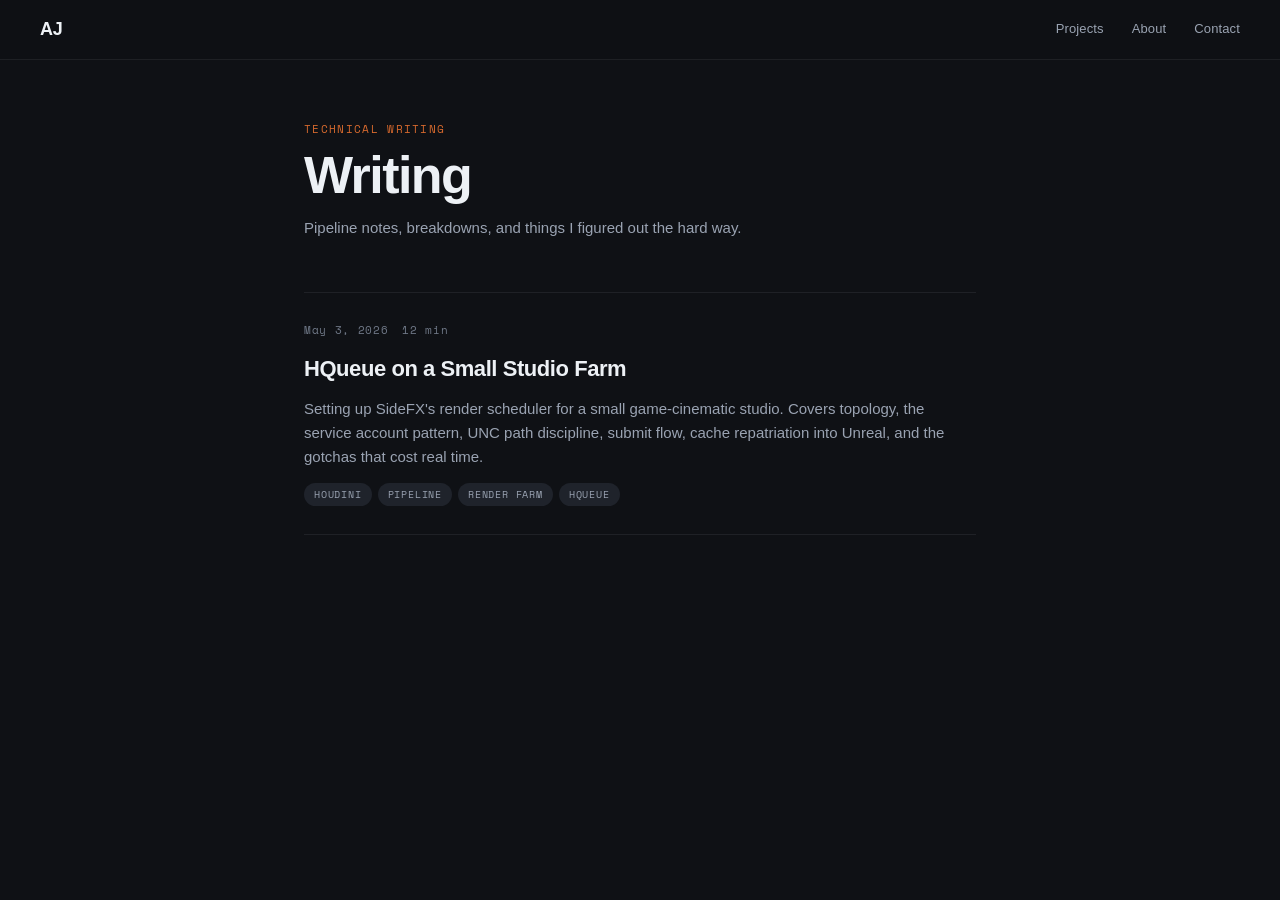
==== blog/index.html @ e4fa2d75 "Add blog infrastructure and HQueue farm setup post - blog/index.html — post listing page - blog/post" ====
<!DOCTYPE html>
<html lang="en">
<head>
  <meta charset="UTF-8" />
  <meta name="viewport" content="width=device-width, initial-scale=1.0" />
  <title>Writing — Alexander Jarosch</title>
  <meta name="description" content="Technical breakdowns and pipeline notes by Alexander Jarosch, Lead FX TD." />
  <link href="https://api.fontshare.com/v2/css?f[]=cabinet-grotesk@400,500,700,800&f[]=satoshi@400,500,700&display=swap" rel="stylesheet" />
  <link rel="preconnect" href="https://fonts.googleapis.com" />
  <link rel="preconnect" href="https://fonts.gstatic.com" crossorigin />
  <link href="https://fonts.googleapis.com/css2?family=Space+Mono:wght@400;700&display=swap" rel="stylesheet" />
  <link rel="stylesheet" href="../css/blog.css" />
</head>
<body>

  <nav class="blog-nav">
    <a href="../index.html" class="blog-nav-logo">AJ</a>
    <div class="blog-nav-links">
      <a href="../index.html#projects" class="blog-nav-link">Projects</a>
      <a href="../index.html#about"    class="blog-nav-link">About</a>
      <a href="../index.html#contact"  class="blog-nav-link">Contact</a>
    </div>
  </nav>

  <div class="blog-wrap">

    <header class="blog-page-header">
      <p class="blog-page-label">Technical Writing</p>
      <h1 class="blog-page-title">Writing</h1>
      <p class="blog-page-sub">Pipeline notes, breakdowns, and things I figured out the hard way.</p>
    </header>

    <div class="post-list" id="postList"></div>

  </div>

  <script src="../js/posts.js"></script>
  <script>
    const list = document.getElementById('postList');

    if (!POSTS || POSTS.length === 0) {
      list.innerHTML = '<p style="color:var(--faint); padding: 40px 0;">No posts yet.</p>';
    } else {
      POSTS.forEach(post => {
        const date = new Date(post.date).toLocaleDateString('en-US', { year: 'numeric', month: 'long', day: 'numeric' });
        const tags = (post.tags || []).map(t => `<span class="post-tag">${t}</span>`).join('');

        list.innerHTML += `
          <a class="post-card" href="post.html?slug=${post.slug}">
            <div class="post-card-meta">
              <span class="post-card-date">${date}</span>
              <span class="post-card-read">${post.readTime || ''}</span>
            </div>
            <h2 class="post-card-title">${post.title}</h2>
            <p class="post-card-excerpt">${post.excerpt}</p>
            <div class="post-tags">${tags}</div>
          </a>`;
      });
    }
  </script>

</body>
</html>
---- css/blog.css ----
/* ═══════════════════════════════════════════════
   BLOG — shared styles for index and post pages
═══════════════════════════════════════════════ */

:root {
  --bg:           #0f1115;
  --surface:      #171a20;
  --surface-2:    #1f232b;
  --border:       rgba(237,241,245,.11);
  --divider:      rgba(237,241,245,.07);
  --text:         #edf1f5;
  --muted:        #9aa3b2;
  --faint:        #6f7887;
  --accent:       #d86a2e;
  --accent-hover: #f07a37;
  --font-display: 'Cabinet Grotesk', sans-serif;
  --font-body:    'Satoshi', sans-serif;
  --font-mono:    'Space Mono', monospace;
  --code-bg:      #11161e;
  --radius:       8px;
}

*, *::before, *::after { box-sizing: border-box; margin: 0; padding: 0; }

html { font-size: 16px; -webkit-font-smoothing: antialiased; }

body {
  background: var(--bg);
  color: var(--text);
  font-family: var(--font-body);
  font-size: 16px;
  line-height: 1.7;
}

a { color: var(--accent); text-decoration: none; }
a:hover { color: var(--accent-hover); text-decoration: underline; }

/* ── Nav ───────────────────────────────────── */
.blog-nav {
  position: sticky;
  top: 0;
  z-index: 100;
  display: flex;
  align-items: center;
  justify-content: space-between;
  padding: 0 40px;
  height: 60px;
  background: rgba(15,17,21,.85);
  backdrop-filter: blur(12px);
  border-bottom: 1px solid var(--divider);
}

.blog-nav-logo {
  font-family: var(--font-display);
  font-weight: 800;
  font-size: 18px;
  color: var(--text);
  letter-spacing: -0.02em;
  text-decoration: none;
}
.blog-nav-logo:hover { color: var(--accent); text-decoration: none; }

.blog-nav-links {
  display: flex;
  align-items: center;
  gap: 28px;
}

.blog-nav-link {
  font-size: 13px;
  color: var(--muted);
  text-decoration: none;
  letter-spacing: 0.01em;
}
.blog-nav-link:hover { color: var(--text); text-decoration: none; }

/* ── Page wrapper ──────────────────────────── */
.blog-wrap {
  max-width: 720px;
  margin: 0 auto;
  padding: 60px 24px 120px;
}

.blog-wrap-wide {
  max-width: 1000px;
  margin: 0 auto;
  padding: 60px 24px 120px;
}

/* ── Listing page ──────────────────────────── */
.blog-page-header {
  margin-bottom: 52px;
}

.blog-page-label {
  font-family: var(--font-mono);
  font-size: 11px;
  letter-spacing: 0.12em;
  text-transform: uppercase;
  color: var(--accent);
  margin-bottom: 10px;
}

.blog-page-title {
  font-family: var(--font-display);
  font-size: clamp(32px, 5vw, 52px);
  font-weight: 800;
  letter-spacing: -0.03em;
  line-height: 1;
  color: var(--text);
}

.blog-page-sub {
  margin-top: 14px;
  color: var(--muted);
  font-size: 15px;
  max-width: 500px;
}

.post-list {
  display: flex;
  flex-direction: column;
  gap: 2px;
}

.post-card {
  display: block;
  padding: 28px 0;
  border-bottom: 1px solid var(--divider);
  text-decoration: none;
  color: var(--text);
  transition: 120ms;
}
.post-card:first-child { border-top: 1px solid var(--divider); }
.post-card:hover { text-decoration: none; }
.post-card:hover .post-card-title { color: var(--accent); }

.post-card-meta {
  display: flex;
  align-items: center;
  gap: 14px;
  margin-bottom: 10px;
}

.post-card-date {
  font-family: var(--font-mono);
  font-size: 11px;
  color: var(--faint);
  letter-spacing: 0.06em;
}

.post-card-read {
  font-family: var(--font-mono);
  font-size: 11px;
  color: var(--faint);
  letter-spacing: 0.06em;
}

.post-card-title {
  font-family: var(--font-display);
  font-size: 22px;
  font-weight: 700;
  letter-spacing: -0.02em;
  margin-bottom: 10px;
  transition: color 120ms;
}

.post-card-excerpt {
  color: var(--muted);
  font-size: 15px;
  line-height: 1.6;
  margin-bottom: 14px;
}

.post-tags {
  display: flex;
  flex-wrap: wrap;
  gap: 6px;
}

.post-tag {
  font-family: var(--font-mono);
  font-size: 10px;
  letter-spacing: 0.08em;
  text-transform: uppercase;
  padding: 3px 10px;
  border-radius: 20px;
  background: var(--surface-2);
  color: var(--muted);
}

/* ── Post page ─────────────────────────────── */
.post-header {
  margin-bottom: 52px;
  padding-bottom: 36px;
  border-bottom: 1px solid var(--divider);
}

.post-back {
  display: inline-flex;
  align-items: center;
  gap: 6px;
  font-family: var(--font-mono);
  font-size: 11px;
  letter-spacing: 0.08em;
  text-transform: uppercase;
  color: var(--faint);
  text-decoration: none;
  margin-bottom: 32px;
}
.post-back:hover { color: var(--accent); text-decoration: none; }

.post-title {
  font-family: var(--font-display);
  font-size: clamp(28px, 4vw, 44px);
  font-weight: 800;
  letter-spacing: -0.03em;
  line-height: 1.1;
  color: var(--text);
  margin-bottom: 20px;
}

.post-meta {
  display: flex;
  align-items: center;
  gap: 16px;
  flex-wrap: wrap;
}

.post-meta-item {
  font-family: var(--font-mono);
  font-size: 11px;
  letter-spacing: 0.06em;
  color: var(--faint);
}

.post-meta-sep {
  color: var(--divider);
}

/* ── Article content ───────────────────────── */
.post-content h2 {
  font-family: var(--font-display);
  font-size: 24px;
  font-weight: 700;
  letter-spacing: -0.02em;
  color: var(--text);
  margin: 52px 0 16px;
  padding-bottom: 10px;
  border-bottom: 1px solid var(--divider);
}

.post-content h3 {
  font-family: var(--font-display);
  font-size: 18px;
  font-weight: 700;
  color: var(--text);
  margin: 32px 0 12px;
}

.post-content h4 {
  font-family: var(--font-mono);
  font-size: 11px;
  font-weight: 700;
  letter-spacing: 0.1em;
  text-transform: uppercase;
  color: var(--accent);
  margin: 24px 0 8px;
}

.post-content p {
  color: var(--muted);
  margin-bottom: 18px;
  font-size: 16px;
  line-height: 1.75;
}

.post-content p strong {
  color: var(--text);
  font-weight: 600;
}

.post-content ul,
.post-content ol {
  padding-left: 24px;
  margin-bottom: 18px;
  color: var(--muted);
}

.post-content li {
  margin-bottom: 6px;
  font-size: 16px;
  line-height: 1.7;
}

.post-content li strong { color: var(--text); }

.post-content code {
  font-family: var(--font-mono);
  font-size: 13px;
  background: var(--code-bg);
  color: #e2c98a;
  padding: 2px 7px;
  border-radius: 4px;
  border: 1px solid var(--border);
}

.post-content pre {
  background: var(--code-bg);
  border: 1px solid var(--border);
  border-radius: var(--radius);
  padding: 18px 20px;
  overflow-x: auto;
  margin-bottom: 24px;
}

.post-content pre code {
  background: none;
  border: none;
  padding: 0;
  font-size: 13px;
  color: var(--muted);
  line-height: 1.65;
}

.post-content table {
  width: 100%;
  border-collapse: collapse;
  margin-bottom: 24px;
  font-size: 14px;
  background: var(--surface);
  border-radius: var(--radius);
  overflow: hidden;
  border: 1px solid var(--border);
}

.post-content th {
  background: var(--surface-2);
  font-family: var(--font-mono);
  font-size: 10px;
  letter-spacing: 0.1em;
  text-transform: uppercase;
  color: var(--faint);
  padding: 10px 14px;
  text-align: left;
  border-bottom: 1px solid var(--border);
}

.post-content td {
  padding: 10px 14px;
  border-bottom: 1px solid var(--divider);
  color: var(--muted);
  vertical-align: top;
}

.post-content tr:last-child td { border-bottom: none; }

.post-content hr {
  border: none;
  border-top: 1px solid var(--divider);
  margin: 48px 0;
}

.post-content blockquote {
  border-left: 3px solid var(--accent);
  padding: 12px 18px;
  margin: 24px 0;
  color: var(--muted);
  font-style: italic;
}

/* ── Callouts ──────────────────────────────── */
.callout {
  background: var(--surface-2);
  border-left: 3px solid var(--accent);
  border-radius: 0 var(--radius) var(--radius) 0;
  padding: 14px 18px;
  margin: 24px 0;
  font-size: 14px;
  color: var(--muted);
  line-height: 1.6;
}
.callout.info  { border-left-color: #5fa8ff; }
.callout.ok    { border-left-color: #79c879; }
.callout.warn  { border-left-color: var(--accent); }
.callout strong { color: var(--text); }

/* ── Diagrams ──────────────────────────────── */
.diagram {
  background: var(--surface);
  border: 1px solid var(--border);
  border-radius: var(--radius);
  padding: 24px;
  margin: 28px 0;
  overflow-x: auto;
}

.diagram svg { width: 100%; height: auto; display: block; }

.diagram-legend {
  display: flex;
  flex-wrap: wrap;
  gap: 16px;
  margin-top: 16px;
  padding-top: 16px;
  border-top: 1px solid var(--divider);
  font-size: 12px;
  color: var(--muted);
}

.legend-swatch {
  display: inline-block;
  width: 12px;
  height: 12px;
  border-radius: 3px;
  margin-right: 5px;
  vertical-align: -1px;
}

.legend-line {
  display: inline-block;
  width: 22px;
  height: 0;
  border-top: 2px dashed;
  margin-right: 6px;
  vertical-align: 4px;
}

/* ── Empty state ───────────────────────────── */
.post-not-found {
  text-align: center;
  padding: 80px 0;
  color: var(--faint);
}

.post-not-found a { color: var(--accent); }
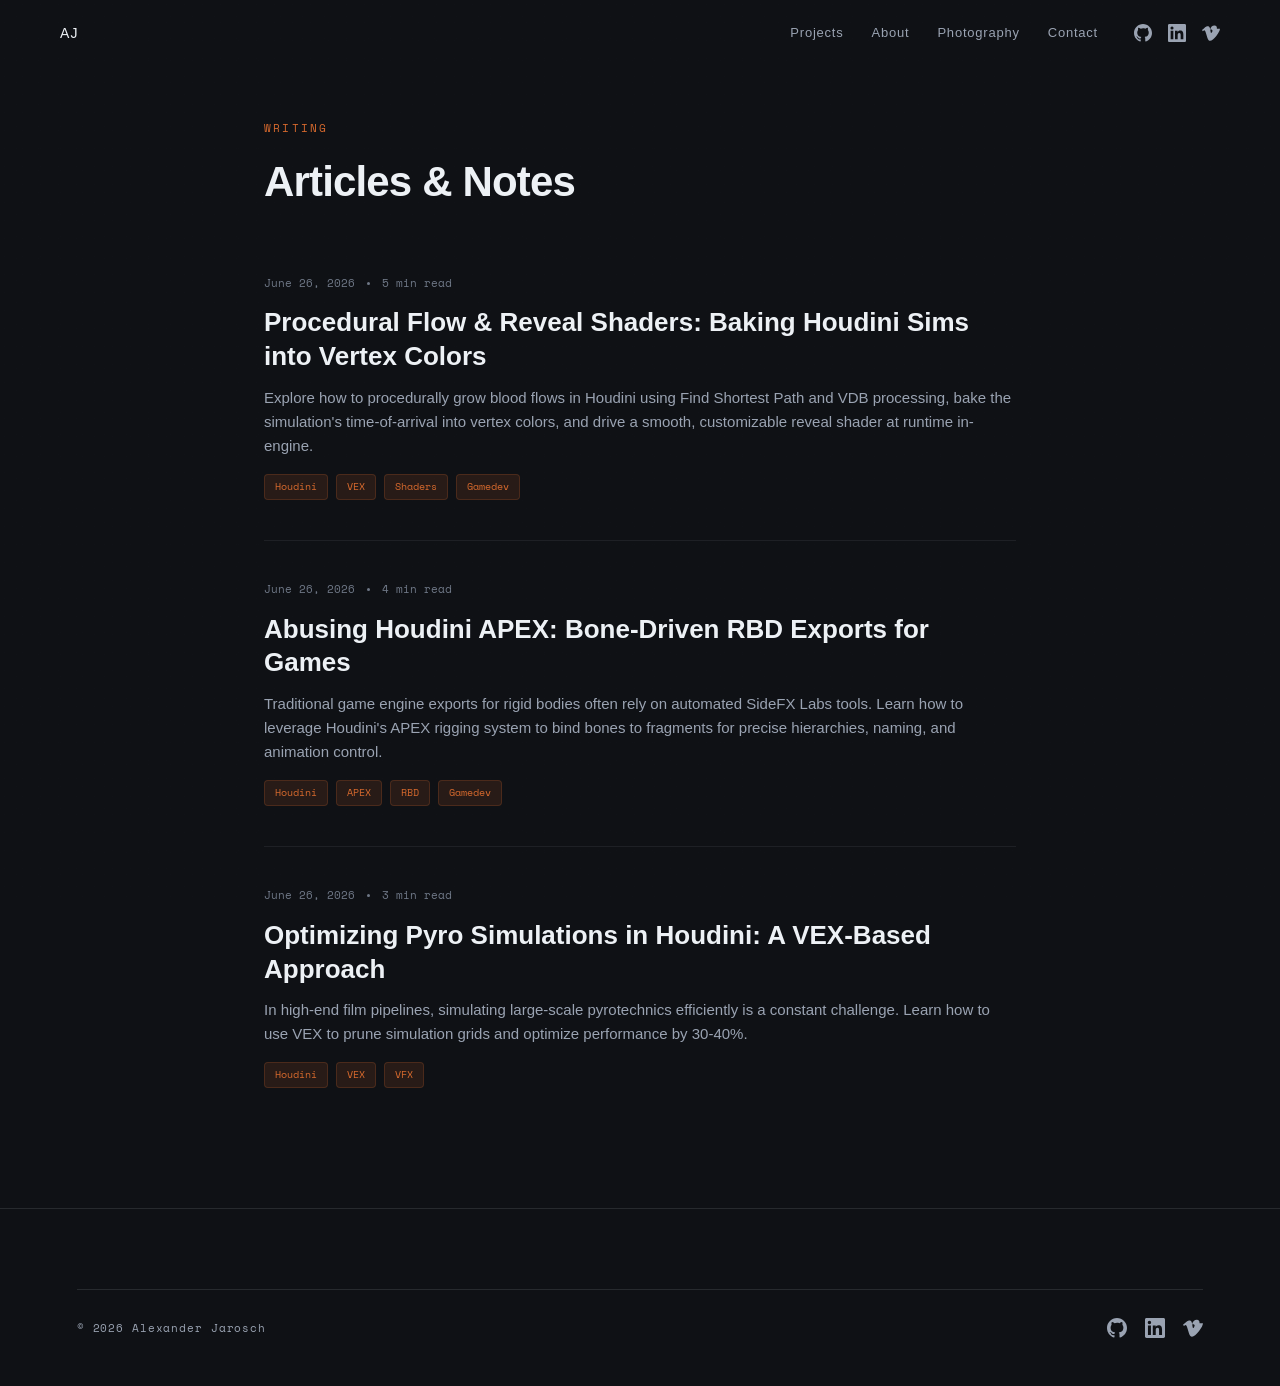
==== commit 46f7dd1c: "feat: implement human-editable markdown blog engine and add initial posts" ====
--- a/blog/index.html
+++ b/blog/index.html
@@ -4,60 +4,87 @@
   <meta charset="UTF-8" />
   <meta name="viewport" content="width=device-width, initial-scale=1.0" />
   <title>Writing — Alexander Jarosch</title>
-  <meta name="description" content="Technical breakdowns and pipeline notes by Alexander Jarosch, Lead FX TD." />
+  <meta name="description" content="Articles and notes on film VFX, real-time dynamics, and pipelines by Alexander Jarosch, Lead FX Technical Director." />
   <link href="https://api.fontshare.com/v2/css?f[]=cabinet-grotesk@400,500,700,800&f[]=satoshi@400,500,700&display=swap" rel="stylesheet" />
   <link rel="preconnect" href="https://fonts.googleapis.com" />
   <link rel="preconnect" href="https://fonts.gstatic.com" crossorigin />
   <link href="https://fonts.googleapis.com/css2?family=Space+Mono:wght@400;700&display=swap" rel="stylesheet" />
-  <link rel="stylesheet" href="../css/blog.css" />
+  <link rel="stylesheet" href="../css/style.css" />
+  <link rel="stylesheet" href="blog.css" />
 </head>
 <body>
 
-  <nav class="blog-nav">
-    <a href="../index.html" class="blog-nav-logo">AJ</a>
-    <div class="blog-nav-links">
-      <a href="../index.html#projects" class="blog-nav-link">Projects</a>
-      <a href="../index.html#about"    class="blog-nav-link">About</a>
-      <a href="../index.html#contact"  class="blog-nav-link">Contact</a>
+  <!-- ═══════════════════════════
+       NAVIGATION
+  ═══════════════════════════ -->
+  <nav class="nav" id="nav">
+    <a href="../" class="nav-logo">AJ</a>
+
+    <button class="nav-toggle" id="navToggle" aria-label="Toggle menu">
+      <span></span><span></span><span></span>
+    </button>
+
+    <div class="nav-menu" id="navMenu">
+      <div class="nav-links">
+        <a href="../#projects"  class="nav-link">Projects</a>
+        <a href="../#about"     class="nav-link">About</a>
+        <a href="../#photography" class="nav-link">Photography</a>
+        <a href="../#contact"   class="nav-link">Contact</a>
+      </div>
+      <div class="nav-socials">
+        <a href="https://github.com/munasef"   target="_blank" rel="noopener" aria-label="GitHub"   class="social-icon">
+          <svg width="18" height="18" viewBox="0 0 24 24" fill="currentColor"><path d="M12 0C5.374 0 0 5.373 0 12c0 5.302 3.438 9.8 8.207 11.387.599.111.793-.261.793-.577v-2.234c-3.338.726-4.033-1.416-4.033-1.416-.546-1.387-1.333-1.756-1.333-1.756-1.089-.745.083-.729.083-.729 1.205.084 1.839 1.237 1.839 1.237 1.07 1.834 2.807 1.304 3.492.997.107-.775.418-1.305.762-1.604-2.665-.305-5.467-1.334-5.467-5.931 0-1.311.469-2.381 1.236-3.221-.124-.303-.535-1.524.117-3.176 0 0 1.008-.322 3.301 1.23A11.509 11.509 0 0 1 12 5.803c1.02.005 2.047.138 3.006.404 2.291-1.552 3.297-1.23 3.297-1.23.653 1.653.242 2.874.118 3.176.77.84 1.235 1.911 1.235 3.221 0 4.609-2.807 5.624-5.479 5.921.43.372.823 1.102.823 2.222v3.293c0 .319.192.694.801.576C20.566 21.797 24 17.3 24 12c0-6.627-5.373-12-12-12z"/></svg>
+        </a>
+        <a href="https://linkedin.com/in/pixelbend" target="_blank" rel="noopener" aria-label="LinkedIn" class="social-icon">
+          <svg width="18" height="18" viewBox="0 0 24 24" fill="currentColor"><path d="M20.447 20.452h-3.554v-5.569c0-1.328-.027-3.037-1.852-3.037-1.853 0-2.136 1.445-2.136 2.939v5.667H9.351V9h3.414v1.561h.046c.477-.9 1.637-1.85 3.37-1.85 3.601 0 4.267 2.37 4.267 5.455v6.286zM5.337 7.433a2.062 2.062 0 0 1-2.063-2.065 2.064 2.064 0 1 1 2.063 2.065zm1.782 13.019H3.555V9h3.564v11.452zM22.225 0H1.771C.792 0 0 .774 0 1.729v20.542C0 23.227.792 24 1.771 24h20.451C23.2 24 24 23.227 24 22.271V1.729C24 .774 23.2 0 22.222 0h.003z"/></svg>
+        </a>
+        <a href="https://vimeo.com/902276602"    target="_blank" rel="noopener" aria-label="Vimeo"    class="social-icon">
+          <svg width="18" height="18" viewBox="0 0 24 24" fill="currentColor"><path d="M23.9765 6.4168c-.105 2.338-1.739 5.5429-4.894 9.6088-3.2679 4.247-6.0258 6.3699-8.2898 6.3699-1.409 0-2.578-1.294-3.553-3.881L5.322 12.3c-.719-2.584-1.491-3.877-2.322-3.877-.18 0-.806.378-1.876 1.132L0 8.116c1.182-1.039 2.351-2.075 3.501-3.116C5.08 3.748 6.266 3.113 7.055 3.036c1.848-.178 2.987.544 3.42 2.165.434 1.621.735 3.093.902 4.417.252 1.62.521 2.431.811 2.431.23 0 .574-.363 1.032-1.092.459-.728.705-1.283.738-1.663.065-.629-.181-1.134-.738-1.514C12.48 7.241 11.7 7.4 10.68 7.977c1.027-4.023 3.049-5.979 6.061-5.867 2.211.089 3.254 1.499 3.134 4.307z"/></svg>
+        </a>
+      </div>
     </div>
   </nav>
 
-  <div class="blog-wrap">
-
-    <header class="blog-page-header">
-      <p class="blog-page-label">Technical Writing</p>
-      <h1 class="blog-page-title">Writing</h1>
-      <p class="blog-page-sub">Pipeline notes, breakdowns, and things I figured out the hard way.</p>
+  <!-- ═══════════════════════════
+       BLOG LIST CONTENT
+  ═══════════════════════════ -->
+  <main class="blog-wrapper">
+    <header class="blog-header">
+      <div class="section-label">Writing</div>
+      <h1 class="section-title">Articles &amp; Notes</h1>
     </header>
 
-    <div class="post-list" id="postList"></div>
+    <div class="blog-list" id="blogList">
+      <div class="post-loading">
+        <div class="post-loading-spinner"></div>
+        <span>Loading articles...</span>
+      </div>
+    </div>
+  </main>
 
-  </div>
+  <!-- ═══════════════════════════
+       FOOTER
+  ═══════════════════════════ -->
+  <footer class="footer" id="contact">
+    <div class="footer-inner">
+      <div class="footer-divider"></div>
+      <div class="footer-bottom">
+        <span class="footer-copy">© 2026 Alexander Jarosch</span>
+        <div class="footer-socials">
+          <a href="https://github.com/munasef"    target="_blank" rel="noopener" aria-label="GitHub"   class="social-icon">
+            <svg width="20" height="20" viewBox="0 0 24 24" fill="currentColor"><path d="M12 0C5.374 0 0 5.373 0 12c0 5.302 3.438 9.8 8.207 11.387.599.111.793-.261.793-.577v-2.234c-3.338.726-4.033-1.416-4.033-1.416-.546-1.387-1.333-1.756-1.333-1.756-1.089-.745.083-.729.083-.729 1.205.084 1.839 1.237 1.839 1.237 1.07 1.834 2.807 1.304 3.492.997.107-.775.418-1.305.762-1.604-2.665-.305-5.467-1.334-5.467-5.931 0-1.311.469-2.381 1.236-3.221-.124-.303-.535-1.524.117-3.176 0 0 1.008-.322 3.301 1.23A11.509 11.509 0 0 1 12 5.803c1.02.005 2.047.138 3.006.404 2.291-1.552 3.297-1.23 3.297-1.23.653 1.653.242 2.874.118 3.176.77.84 1.235 1.911 1.235 3.221 0 4.609-2.807 5.624-5.479 5.921.43.372.823 1.102.823 2.222v3.293c0 .319.192.694.801.576C20.566 21.797 24 17.3 24 12c0-6.627-5.373-12-12-12z"/></svg>
+          </a>
+          <a href="https://linkedin.com/in/pixelbend" target="_blank" rel="noopener" aria-label="LinkedIn" class="social-icon">
+            <svg width="20" height="20" viewBox="0 0 24 24" fill="currentColor"><path d="M20.447 20.452h-3.554v-5.569c0-1.328-.027-3.037-1.852-3.037-1.853 0-2.136 1.445-2.136 2.939v5.667H9.351V9h3.414v1.561h.046c.477-.9 1.637-1.85 3.37-1.85 3.601 0 4.267 2.37 4.267 5.455v6.286zM5.337 7.433a2.062 2.062 0 0 1-2.063-2.065 2.064 2.064 0 1 1 2.063 2.065zm1.782 13.019H3.555V9h3.564v11.452zM22.225 0H1.771C.792 0 0 .774 0 1.729v20.542C0 23.227.792 24 1.771 24h20.451C23.2 24 24 23.227 24 22.271V1.729C24 .774 23.2 0 22.222 0h.003z"/></svg>
+          </a>
+          <a href="https://vimeo.com/902276602"     target="_blank" rel="noopener" aria-label="Vimeo"    class="social-icon">
+            <svg width="20" height="20" viewBox="0 0 24 24" fill="currentColor"><path d="M23.9765 6.4168c-.105 2.338-1.739 5.5429-4.894 9.6088-3.2679 4.247-6.0258 6.3699-8.2898 6.3699-1.409 0-2.578-1.294-3.553-3.881L5.322 12.3c-.719-2.584-1.491-3.877-2.322-3.877-.18 0-.806.378-1.876 1.132L0 8.116c1.182-1.039 2.351-2.075 3.501-3.116C5.08 3.748 6.266 3.113 7.055 3.036c1.848-.178 2.987.544 3.42 2.165.434 1.621.735 3.093.902 4.417.252 1.62.521 2.431.811 2.431.23 0 .574-.363 1.032-1.092.459-.728.705-1.283.738-1.663.065-.629-.181-1.134-.738-1.514C12.48 7.241 11.7 7.4 10.68 7.977c1.027-4.023 3.049-5.979 6.061-5.867 2.211.089 3.254 1.499 3.134 4.307z"/></svg>
+          </a>
+        </div>
+      </div>
+    </div>
+  </footer>
 
-  <script src="../js/posts.js"></script>
-  <script>
-    const list = document.getElementById('postList');
-
-    if (!POSTS || POSTS.length === 0) {
-      list.innerHTML = '<p style="color:var(--faint); padding: 40px 0;">No posts yet.</p>';
-    } else {
-      POSTS.forEach(post => {
-        const date = new Date(post.date).toLocaleDateString('en-US', { year: 'numeric', month: 'long', day: 'numeric' });
-        const tags = (post.tags || []).map(t => `<span class="post-tag">${t}</span>`).join('');
-
-        list.innerHTML += `
-          <a class="post-card" href="post.html?slug=${post.slug}">
-            <div class="post-card-meta">
-              <span class="post-card-date">${date}</span>
-              <span class="post-card-read">${post.readTime || ''}</span>
-            </div>
-            <h2 class="post-card-title">${post.title}</h2>
-            <p class="post-card-excerpt">${post.excerpt}</p>
-            <div class="post-tags">${tags}</div>
-          </a>`;
-      });
-    }
-  </script>
-
+  <script src="blog.js" defer></script>
 </body>
 </html>
--- a/css/style.css
+++ b/css/style.css
@@ -0,0 +1,1448 @@
+/* ═══════════════════════════════════════════════
+   VARIABLES & RESET
+═══════════════════════════════════════════════ */
+:root {
+  --bg:           #0f1115;
+  --surface:      #171a20;
+  --surface-2:    #1f232b;
+  --surface-3:    #272d36;
+  --border:       rgba(237,241,245,.11);
+  --divider:      rgba(237,241,245,.07);
+  --text:         #edf1f5;
+  --muted:        #9aa3b2;
+  --faint:        #6f7887;
+  --accent:       #d86a2e;
+  --accent-hover: #f07a37;
+  --accent-soft:  rgba(216,106,46,.12);
+  --accent-line:  rgba(216,106,46,.38);
+  --font-display: 'Cabinet Grotesk', sans-serif;
+  --font-body:    'Satoshi', sans-serif;
+  --font-mono:    'Space Mono', monospace;
+  --nav-h:        68px;
+  --radius:       8px;
+  --transition:   180ms cubic-bezier(.16,1,.3,1);
+}
+
+*, *::before, *::after { box-sizing: border-box; margin: 0; padding: 0; }
+
+html { scroll-behavior: smooth; }
+
+body {
+  font-family: var(--font-body);
+  background: var(--bg);
+  color: var(--text);
+  line-height: 1.6;
+  -webkit-font-smoothing: antialiased;
+}
+
+body::before {
+  content: "";
+  position: fixed;
+  inset: 0;
+  pointer-events: none;
+  z-index: 0;
+  opacity: .04;
+  background-image:
+    radial-gradient(circle at 25% 25%, currentColor 0.5px, transparent 0.6px),
+    radial-gradient(circle at 75% 75%, currentColor 0.5px, transparent 0.6px);
+  background-size: 18px 18px, 22px 22px;
+  color: var(--text);
+  mix-blend-mode: soft-light;
+}
+
+img { display: block; width: 100%; height: 100%; object-fit: cover; }
+a   { color: inherit; text-decoration: none; }
+button { cursor: pointer; border: none; background: none; font: inherit; }
+
+
+/* ═══════════════════════════════════════════════
+   UTILITIES
+═══════════════════════════════════════════════ */
+.section-label {
+  font-family: var(--font-mono);
+  font-size: 11px;
+  letter-spacing: 0.2em;
+  text-transform: uppercase;
+  color: var(--accent);
+  margin-bottom: 10px;
+}
+
+.section-title {
+  font-family: var(--font-display);
+  font-size: clamp(28px, 4vw, 42px);
+  font-weight: 700;
+  letter-spacing: -0.02em;
+  color: var(--text);
+}
+
+/* accent text helper */
+.grad { color: var(--accent); }
+
+
+/* ═══════════════════════════════════════════════
+   NAVIGATION
+═══════════════════════════════════════════════ */
+.nav {
+  position: fixed;
+  top: 0; left: 0; right: 0;
+  z-index: 100;
+  height: var(--nav-h);
+  display: flex;
+  align-items: center;
+  justify-content: space-between;
+  padding: 0 clamp(20px, 5vw, 60px);
+  transition: background var(--transition), border-color var(--transition);
+  border-bottom: 1px solid transparent;
+}
+
+.nav.scrolled {
+  background: rgba(15, 17, 21, 0.88);
+  backdrop-filter: blur(14px);
+  -webkit-backdrop-filter: blur(14px);
+  border-bottom-color: var(--border);
+}
+
+.nav-logo {
+  font-family: var(--font-display);
+  font-size: 14px;
+  letter-spacing: 0.08em;
+  text-transform: uppercase;
+  color: var(--text);
+  flex-shrink: 0;
+}
+
+.nav-menu {
+  display: flex;
+  align-items: center;
+  gap: 36px;
+}
+
+.nav-links {
+  display: flex;
+  gap: 28px;
+}
+
+.nav-link {
+  font-size: 13px;
+  font-weight: 500;
+  letter-spacing: 0.06em;
+  color: var(--muted);
+  transition: color var(--transition);
+}
+.nav-link:hover { color: var(--text); }
+
+
+.nav-socials {
+  display: flex;
+  align-items: center;
+  gap: 16px;
+}
+
+.social-icon {
+  color: var(--muted);
+  transition: color var(--transition);
+  display: flex;
+  align-items: center;
+}
+.social-icon:hover { color: var(--text); }
+
+/* hamburger — mobile only */
+.nav-toggle {
+  display: none;
+  flex-direction: column;
+  gap: 5px;
+  padding: 4px;
+}
+.nav-toggle span {
+  display: block;
+  width: 22px;
+  height: 2px;
+  background: var(--muted);
+  border-radius: 2px;
+  transition: var(--transition);
+}
+
+
+/* ═══════════════════════════════════════════════
+   HERO — full-viewport Vimeo background
+═══════════════════════════════════════════════ */
+.hero {
+  position: relative;
+  min-height: 100svh;
+  display: flex;
+  align-items: flex-end;
+  overflow: hidden;
+}
+
+/* ember glow behind the text block */
+.hero::before {
+  content: '';
+  position: absolute;
+  bottom: 12%;
+  left: 0;
+  width: 50vw;
+  height: 50vw;
+  max-width: 680px;
+  max-height: 680px;
+  background: radial-gradient(circle, rgba(216,106,46,.13) 0%, transparent 65%);
+  pointer-events: none;
+  z-index: 2;
+}
+
+/* video layer */
+.hero-media {
+  position: absolute;
+  inset: 0;
+  --crop-bottom: 13%;
+  bottom: calc(-1 * var(--crop-bottom));
+  clip-path: inset(0 0 var(--crop-bottom) 0);
+}
+
+.hero-iframe-wrap {
+  position: absolute;
+  inset: 0;
+}
+
+.hero-iframe-wrap iframe {
+  position: absolute;
+  width: max(100%, 177.78vh);
+  height: max(56.25vw, 100%);
+  top: 50%; left: 50%;
+  transform: translate(-50%, -50%);
+  border: none;
+  pointer-events: none;
+}
+
+/* cinematic gradient overlay */
+.hero-media::after {
+  content: '';
+  position: absolute;
+  inset: 0;
+  z-index: 1;
+  background:
+    linear-gradient(to bottom,
+      rgba(15,17,21,.18) 0%,
+      rgba(15,17,21,.35) 40%,
+      rgba(15,17,21,.82) 78%,
+      rgba(15,17,21,1.0) 100%),
+    linear-gradient(to right,
+      rgba(6,8,18,.55) 0%,
+      rgba(6,8,18,.18) 40%,
+      transparent 65%);
+}
+
+/* content */
+.hero-content {
+  position: relative;
+  z-index: 3;
+  width: 100%;
+  padding: 0 clamp(20px, 8vw, 100px) clamp(48px, 8vh, 96px);
+}
+
+.hero-eyebrow {
+  display: flex;
+  align-items: center;
+  gap: 10px;
+  font-size: 12px;
+  font-weight: 700;
+  letter-spacing: 0.14em;
+  text-transform: uppercase;
+  color: var(--accent-hover);
+  margin-bottom: 18px;
+  text-shadow: 0 0 20px rgba(216,106,46,.4);
+}
+.hero-eyebrow::before {
+  content: '';
+  display: block;
+  width: 32px;
+  height: 1px;
+  background: var(--accent-hover);
+  opacity: .9;
+  flex-shrink: 0;
+}
+
+.hero-name {
+  font-family: var(--font-display);
+  font-size: clamp(56px, 11vw, 130px);
+  font-weight: 700;
+  line-height: 0.88;
+  letter-spacing: -0.04em;
+  color: var(--text);
+  margin-bottom: 24px;
+}
+
+.hero-tagline {
+  font-size: clamp(15px, 1.6vw, 20px);
+  font-weight: 400;
+  color: var(--muted);
+  margin-bottom: 36px;
+  max-width: 44ch;
+  line-height: 1.55;
+}
+
+.hero-actions {
+  display: flex;
+  gap: 16px;
+  flex-wrap: wrap;
+  align-items: center;
+}
+
+.hero-actions-secondary {
+  display: flex;
+  gap: 8px;
+  flex-wrap: wrap;
+  align-items: center;
+}
+
+/* ── Buttons ── */
+.btn-primary {
+  display: inline-flex;
+  align-items: center;
+  gap: 8px;
+  min-height: 48px;
+  padding: 12px 26px;
+  background: var(--accent);
+  color: #fff;
+  font-size: 13px;
+  font-weight: 700;
+  letter-spacing: 0.06em;
+  text-transform: uppercase;
+  border-radius: 999px;
+  border: 1px solid transparent;
+  transition: background var(--transition), transform var(--transition);
+}
+.btn-primary:hover { background: var(--accent-hover); transform: translateY(-1px); }
+
+.btn-ghost {
+  display: inline-flex;
+  align-items: center;
+  min-height: 48px;
+  padding: 12px 26px;
+  border: 1px solid rgba(237,241,245,.10);
+  background: rgba(237,241,245,.06);
+  color: var(--muted);
+  font-size: 13px;
+  font-weight: 600;
+  letter-spacing: 0.06em;
+  text-transform: uppercase;
+  border-radius: 999px;
+  backdrop-filter: blur(8px);
+  transition: background var(--transition), color var(--transition), transform var(--transition);
+}
+.btn-ghost:hover {
+  background: rgba(237,241,245,.12);
+  color: var(--text);
+  transform: translateY(-1px);
+}
+
+.btn-showreel {
+  display: inline-flex;
+  align-items: center;
+  gap: 10px;
+  min-height: 54px;
+  padding: 14px 34px;
+  background: var(--accent);
+  color: #fff;
+  font-family: var(--font-body);
+  font-size: 14px;
+  font-weight: 700;
+  letter-spacing: 0.06em;
+  text-transform: uppercase;
+  border-radius: 999px;
+  border: 1px solid transparent;
+  box-shadow: 0 0 32px rgba(216,106,46,.35);
+  transition: background var(--transition), box-shadow var(--transition), transform var(--transition);
+  cursor: pointer;
+}
+.btn-showreel:hover {
+  background: var(--accent-hover);
+  box-shadow: 0 0 48px rgba(216,106,46,.55);
+  transform: translateY(-2px);
+}
+
+.btn-sm {
+  min-height: 36px;
+  padding: 7px 16px;
+  font-size: 11px;
+}
+
+
+/* YouTube thumbnail — links out to YouTube (avoids Error 153 embedding restrictions) */
+.yt-preview {
+  position: relative;
+  display: block;
+  width: 100%;
+  height: 100%;
+  background: #000;
+  text-decoration: none;
+}
+.yt-preview img {
+  width: 100%;
+  height: 100%;
+  object-fit: cover;
+  display: block;
+  opacity: 0.85;
+  transition: opacity 0.2s;
+}
+.yt-preview:hover img { opacity: 1; }
+.yt-play-btn {
+  position: absolute;
+  inset: 0;
+  display: flex;
+  flex-direction: column;
+  align-items: center;
+  gap: 10px;
+}
+.yt-play-btn svg {
+  width: 72px;
+  height: 72px;
+  filter: drop-shadow(0 2px 12px rgba(0,0,0,0.7));
+  transition: transform 0.2s;
+}
+.yt-label {
+  font-family: var(--font-mono);
+  font-size: 11px;
+  letter-spacing: 0.12em;
+  text-transform: uppercase;
+  color: rgba(255,255,255,0.7);
+  opacity: 0;
+  transform: translateY(4px);
+  transition: opacity 0.2s, transform 0.2s;
+}
+.yt-preview:hover .yt-play-btn svg { transform: scale(1.1); }
+.yt-preview:hover .yt-label { opacity: 1; transform: translateY(0); }
+
+/* scroll hint */
+.scroll-hint {
+  position: absolute;
+  bottom: 2.5rem;
+  right: clamp(20px, 5vw, 60px);
+  z-index: 3;
+  display: flex;
+  flex-direction: column;
+  align-items: center;
+  gap: .5rem;
+  color: var(--faint);
+  font-size: 11px;
+  letter-spacing: 0.14em;
+  text-transform: uppercase;
+}
+.scroll-hint::after {
+  content: '';
+  width: 1px;
+  height: 3rem;
+  background: linear-gradient(to bottom, var(--faint), transparent);
+  animation: scrollPulse 2s ease-in-out infinite;
+}
+@keyframes scrollPulse {
+  0%, 100% { opacity: .4; }
+  50%       { opacity: 1;  }
+}
+
+
+/* ═══════════════════════════════════════════════
+   PROJECTS
+═══════════════════════════════════════════════ */
+.projects {
+  padding: 100px clamp(20px, 6vw, 80px);
+}
+
+.section-header {
+  margin-bottom: 32px;
+}
+
+/* ── Filter bar ── */
+.filter-bar {
+  display: flex;
+  gap: 8px;
+  flex-wrap: wrap;
+  margin-bottom: 28px;
+}
+
+.filter-btn {
+  flex-shrink: 0;
+  padding: 7px 16px;
+  border-radius: 100px;
+  border: 1px solid var(--border);
+  background: transparent;
+  color: var(--muted);
+  font-family: var(--font-mono);
+  font-size: 10px;
+  letter-spacing: 0.12em;
+  text-transform: uppercase;
+  cursor: pointer;
+  transition: border-color var(--transition), color var(--transition), background var(--transition);
+}
+.filter-btn:hover {
+  border-color: var(--muted);
+  color: var(--text);
+}
+.filter-btn.active {
+  background: var(--accent);
+  border-color: transparent;
+  color: #fff;
+}
+
+/* ── Section sub-labels ── */
+.projects-sublabel {
+  font-family: var(--font-mono);
+  font-size: 10px;
+  letter-spacing: 0.18em;
+  text-transform: uppercase;
+  color: var(--muted);
+  margin-bottom: 14px;
+}
+
+.filmography-header {
+  margin-top: 44px;
+}
+
+/* ── Grids ── */
+.projects-grid {
+  display: grid;
+  grid-template-columns: repeat(8, 1fr);
+  gap: 10px;
+}
+
+.featured-grid {
+  display: grid;
+  grid-template-columns: repeat(4, 1fr);
+  gap: 16px;
+  margin-bottom: 4px;
+}
+
+/* ── Project Card ── */
+.project-card {
+  cursor: pointer;
+  border-radius: var(--radius);
+  overflow: hidden;
+  background: var(--surface);
+  border: 1px solid var(--border);
+  transition: border-color var(--transition), transform var(--transition);
+  opacity: 0;
+  transform: translateY(20px);
+}
+
+.project-card.visible {
+  opacity: 1;
+  transform: translateY(0);
+  transition: opacity 0.45s ease, transform 0.45s ease, border-color var(--transition);
+}
+
+.project-card.hidden { display: none; }
+
+.project-card:hover {
+  border-color: rgba(216,106,46, 0.4);
+  transform: translateY(-3px);
+}
+
+/* featured cards get a warm accent border */
+.project-card.featured-card        { border-color: rgba(216,106,46, 0.18); }
+.project-card.featured-card:hover  { border-color: rgba(216,106,46, 0.55); transform: translateY(-3px); }
+
+.card-inner { display: flex; flex-direction: column; height: 100%; }
+
+/* poster — 2:3 */
+.card-media {
+  position: relative;
+  aspect-ratio: 2 / 3;
+  overflow: hidden;
+  background: linear-gradient(135deg, var(--surface) 0%, #1a1a2e 50%, #130d1f 100%);
+}
+.card-media img {
+  width: 100%; height: 100%;
+  object-fit: cover; display: block;
+  transition: transform 0.5s ease;
+}
+.project-card:hover .card-media img { transform: scale(1.04); }
+
+/* hover overlay */
+.card-overlay {
+  position: absolute; inset: 0;
+  background: rgba(15,17,21, 0.65);
+  display: flex; align-items: center; justify-content: center;
+  opacity: 0;
+  transition: opacity var(--transition);
+}
+.project-card:hover .card-overlay { opacity: 1; }
+
+.card-overlay-inner {
+  display: flex; flex-direction: column;
+  align-items: center; gap: 10px;
+}
+
+.overlay-play {
+  width: 44px; height: 44px;
+  border-radius: 50%;
+  border: 1.5px solid rgba(255,255,255,0.35);
+  display: flex; align-items: center; justify-content: center;
+  color: #fff;
+}
+
+.overlay-cta {
+  font-size: 11px; font-weight: 600;
+  letter-spacing: 0.14em; text-transform: uppercase;
+  color: rgba(255,255,255,0.85);
+}
+
+/* card footer */
+.card-footer {
+  padding: 13px 14px 15px;
+  display: flex; align-items: flex-start;
+  justify-content: space-between; gap: 10px; flex: 1;
+}
+
+.card-title-text {
+  font-size: 13px; font-weight: 600;
+  color: var(--text); margin-bottom: 3px; line-height: 1.3;
+}
+
+.card-meta-text {
+  font-family: var(--font-mono); font-size: 10px;
+  color: var(--muted); letter-spacing: 0.04em;
+}
+
+.card-type-badge {
+  flex-shrink: 0;
+  font-family: var(--font-mono); font-size: 9px;
+  letter-spacing: 0.1em; text-transform: uppercase;
+  color: var(--muted);
+  border: 1px solid rgba(216,106,46, 0.3);
+  padding: 3px 8px; border-radius: 3px;
+  margin-top: 2px; white-space: nowrap;
+}
+
+.featured-card .card-type-badge {
+  color: var(--accent);
+  border-color: rgba(216,106,46, 0.3);
+}
+
+/* ── Veil / filmography reveal ── */
+.all-projects-wrapper { position: relative; }
+
+.all-projects-wrapper.collapsed {
+  max-height: 520px;
+  overflow: hidden;
+}
+
+.projects-veil {
+  position: absolute;
+  bottom: 0; left: 0; right: 0;
+  height: 260px;
+  background: linear-gradient(
+    to bottom,
+    transparent 0%,
+    rgba(15,17,21, 0.72) 48%,
+    rgba(15,17,21, 0.97) 100%
+  );
+  display: flex;
+  align-items: flex-end;
+  justify-content: center;
+  padding-bottom: 28px;
+  transition: opacity 0.35s ease;
+}
+
+.all-projects-wrapper.expanded .projects-veil {
+  opacity: 0;
+  pointer-events: none;
+}
+
+.veil-btn {
+  display: flex; align-items: center; gap: 10px;
+  background: rgba(19, 19, 31, 0.85);
+  border: 1px solid var(--border);
+  color: var(--text);
+  font-family: var(--font-mono); font-size: 10px;
+  letter-spacing: 0.14em; text-transform: uppercase;
+  padding: 10px 22px; border-radius: 100px;
+  cursor: pointer;
+  backdrop-filter: blur(10px);
+  -webkit-backdrop-filter: blur(10px);
+  transition: border-color var(--transition), color var(--transition);
+}
+.veil-btn:hover { border-color: var(--accent); color: var(--accent); }
+
+.veil-btn svg { transition: transform 0.3s ease; }
+.all-projects-wrapper.expanded .veil-btn svg { transform: rotate(180deg); }
+
+.collapse-btn {
+  display: none;
+  margin: 28px auto 0;
+  background: transparent;
+  border: 1px solid var(--border);
+  color: var(--muted);
+  font-family: var(--font-mono); font-size: 10px;
+  letter-spacing: 0.14em; text-transform: uppercase;
+  padding: 8px 20px; border-radius: 100px;
+  cursor: pointer;
+  transition: border-color var(--transition), color var(--transition);
+}
+.collapse-btn:hover { border-color: var(--muted); color: var(--text); }
+.all-projects-wrapper.expanded .collapse-btn { display: block; }
+
+
+/* ═══════════════════════════════════════════════
+   ABOUT
+═══════════════════════════════════════════════ */
+.about {
+  padding: 100px clamp(20px, 6vw, 80px);
+  border-top: 1px solid var(--border);
+}
+
+.about-inner {
+  display: grid;
+  grid-template-columns: 280px 1fr;
+  gap: 64px;
+  align-items: start;
+  max-width: 1100px;
+}
+
+.about-photo {
+  position: sticky;
+  top: calc(var(--nav-h) + 24px);
+}
+
+.about-photo img,
+.photo-placeholder {
+  width: 100%;
+  aspect-ratio: 3 / 4;
+  border-radius: var(--radius);
+  object-fit: cover;
+}
+
+.photo-placeholder {
+  background: var(--surface);
+  border: 1px solid var(--border);
+  display: flex;
+  align-items: center;
+  justify-content: center;
+  font-family: var(--font-mono);
+  font-size: 11px;
+  letter-spacing: 0.15em;
+  text-transform: uppercase;
+  color: var(--muted);
+}
+
+.about-name {
+  font-family: var(--font-display);
+  font-size: clamp(28px, 4vw, 44px);
+  font-weight: 700;
+  letter-spacing: -0.02em;
+  margin: 10px 0 6px;
+}
+
+.about-role {
+  font-family: var(--font-mono);
+  font-size: 12px;
+  letter-spacing: 0.1em;
+  color: var(--muted);
+  margin-bottom: 24px;
+}
+
+.about-bio {
+  font-size: 16px;
+  font-weight: 300;
+  color: rgba(240, 240, 240, 0.75);
+  line-height: 1.8;
+  max-width: 560px;
+  margin-bottom: 32px;
+}
+
+.about-skills {
+  display: flex;
+  flex-wrap: wrap;
+  gap: 8px;
+}
+
+.skill-tag {
+  font-family: var(--font-mono);
+  font-size: 10px;
+  letter-spacing: 0.1em;
+  text-transform: uppercase;
+  color: var(--accent);
+  border: 1px solid rgba(216,106,46, 0.25);
+  padding: 5px 12px;
+  border-radius: 3px;
+  transition: border-color var(--transition), color var(--transition);
+}
+.skill-tag:hover {
+  border-color: var(--accent);
+}
+
+
+/* ═══════════════════════════════════════════════
+   STUDIOS STRIP
+═══════════════════════════════════════════════ */
+.studios-strip {
+  margin-top: 28px;
+  padding-top: 24px;
+  border-top: 1px solid var(--divider);
+  display: flex;
+  align-items: center;
+  gap: 32px;
+  flex-wrap: wrap;
+}
+
+.studios-label {
+  font-family: var(--font-mono);
+  font-size: 10px;
+  letter-spacing: 0.18em;
+  text-transform: uppercase;
+  color: var(--faint);
+  flex-shrink: 0;
+}
+
+.studios-logos {
+  display: flex;
+  align-items: center;
+  gap: 48px;
+  flex-wrap: wrap;
+}
+
+.studio-logo {
+  display: block;
+  width: auto;
+  height: 22px;
+  object-fit: contain;
+  filter: brightness(0) invert(1);
+  opacity: 0.3;
+  transition: opacity var(--transition);
+}
+
+.studio-logo:hover { opacity: 0.7; }
+
+
+/* ═══════════════════════════════════════════════
+   FOOTER / CONTACT
+═══════════════════════════════════════════════ */
+.footer {
+  padding: 80px clamp(20px, 6vw, 80px) 48px;
+  border-top: 1px solid var(--border);
+}
+
+.footer-inner {}
+
+.footer-top {
+  margin-bottom: 48px;
+}
+
+.footer-contact-links {
+  display: flex;
+  flex-direction: column;
+  align-items: flex-start;
+  gap: 0;
+}
+
+.footer-heading {
+  font-family: var(--font-display);
+  font-size: clamp(32px, 5vw, 60px);
+  font-weight: 700;
+  letter-spacing: -0.03em;
+  margin-bottom: 16px;
+  background: linear-gradient(90deg, #f07235 0%, #c04daa 100%);
+  -webkit-background-clip: text;
+  -webkit-text-fill-color: transparent;
+  background-clip: text;
+}
+
+.footer-sub {
+  font-size: 15px;
+  color: var(--faint);
+  margin-bottom: 24px;
+}
+
+.footer-cv {
+  display: inline-flex;
+  align-items: center;
+  gap: 6px;
+  margin-top: 20px;
+  font-family: var(--font-mono);
+  font-size: 10px;
+  letter-spacing: 0.14em;
+  text-transform: uppercase;
+  color: var(--faint);
+  border-bottom: 1px solid var(--divider);
+  padding-bottom: 2px;
+  transition: color var(--transition), border-color var(--transition);
+}
+.footer-cv:hover { color: var(--muted); border-color: var(--muted); }
+
+.footer-email {
+  font-size: clamp(15px, 2vw, 20px);
+  font-weight: 300;
+  color: var(--muted);
+  border-bottom: 1px solid var(--border);
+  padding-bottom: 2px;
+  transition: color var(--transition), border-color var(--transition);
+}
+.footer-email:hover { color: var(--text); border-color: var(--muted); }
+
+.contact-form {
+  display: flex;
+  flex-direction: column;
+  gap: 14px;
+  max-width: 520px;
+  margin-top: 28px;
+}
+
+.form-row {
+  display: flex;
+  gap: 14px;
+}
+
+.form-row .form-input { flex: 1; }
+
+.form-input {
+  width: 100%;
+  background: transparent;
+  border: 1px solid var(--border);
+  border-radius: 6px;
+  padding: 12px 14px;
+  font-family: var(--font-body);
+  font-size: 14px;
+  color: var(--text);
+  transition: border-color var(--transition);
+}
+
+.form-input::placeholder { color: var(--faint); }
+
+.form-input:focus {
+  outline: none;
+  border-color: var(--accent-line);
+}
+
+.form-textarea {
+  resize: vertical;
+  min-height: 100px;
+}
+
+.form-note {
+  font-family: var(--font-mono);
+  font-size: 12px;
+  color: var(--faint);
+  margin: 0;
+}
+
+.form-submit {
+  align-self: flex-start;
+  cursor: pointer;
+  background: transparent;
+}
+
+.form-status {
+  font-family: var(--font-mono);
+  font-size: 12px;
+  color: var(--muted);
+  margin: 0;
+  min-height: 16px;
+}
+
+.form-status.success { color: var(--accent); }
+.form-status.error { color: #e0786a; }
+
+.footer-divider {
+  height: 1px;
+  background: var(--border);
+  margin-bottom: 28px;
+}
+
+.footer-bottom {
+  display: flex;
+  align-items: center;
+  justify-content: space-between;
+  gap: 20px;
+}
+
+.footer-copy {
+  font-family: var(--font-mono);
+  font-size: 11px;
+  color: var(--muted);
+  letter-spacing: 0.08em;
+}
+
+.footer-socials {
+  display: flex;
+  gap: 18px;
+}
+
+
+/* ═══════════════════════════════════════════════
+   MODAL
+═══════════════════════════════════════════════ */
+.modal-overlay {
+  position: fixed;
+  inset: 0;
+  z-index: 200;
+  background: rgba(7, 7, 14, 0.88);
+  backdrop-filter: blur(8px);
+  -webkit-backdrop-filter: blur(8px);
+  display: flex;
+  align-items: center;
+  justify-content: center;
+  padding: 24px;
+  opacity: 0;
+  pointer-events: none;
+  transition: opacity 0.25s ease;
+}
+
+.modal-overlay.open {
+  opacity: 1;
+  pointer-events: all;
+}
+
+.modal {
+  background: var(--surface);
+  border: 1px solid var(--border);
+  border-radius: 12px;
+  width: 100%;
+  max-width: 860px;
+  max-height: 90dvh;
+  overflow-y: auto;
+  position: relative;
+  transform: translateY(20px) scale(0.98);
+  transition: transform 0.25s cubic-bezier(0.4, 0, 0.2, 1);
+  scrollbar-width: thin;
+  scrollbar-color: var(--border) transparent;
+}
+
+.modal-overlay.open .modal {
+  transform: translateY(0) scale(1);
+}
+
+.modal-close {
+  position: absolute;
+  top: 16px;
+  right: 16px;
+  z-index: 10;
+  width: 36px;
+  height: 36px;
+  border-radius: 50%;
+  background: rgba(30, 30, 48, 0.9);
+  border: 1px solid var(--border);
+  color: var(--muted);
+  display: flex;
+  align-items: center;
+  justify-content: center;
+  transition: color var(--transition), border-color var(--transition);
+}
+.modal-close:hover { color: var(--text); border-color: var(--muted); }
+
+/* video / poster area */
+.modal-media {
+  width: 100%;
+  aspect-ratio: 16 / 9;
+  background: #000;
+  border-radius: 12px 12px 0 0;
+  overflow: hidden;
+}
+
+.modal-media iframe {
+  width: 100%;
+  height: 100%;
+  border: none;
+  display: block;
+}
+
+/* poster-only layout: side by side */
+.modal--poster {
+  display: flex;
+  flex-direction: row;
+  align-items: stretch;
+  max-height: 88dvh;
+  overflow: hidden;
+}
+
+.modal--poster .modal-media {
+  aspect-ratio: unset;
+  width: 42%;
+  flex-shrink: 0;
+  border-radius: 12px 0 0 12px;
+  overflow: hidden;
+  background: #000;
+}
+
+.modal--poster .modal-media img {
+  width: 100%;
+  height: 100%;
+  object-fit: cover;
+  object-position: center top;
+  display: block;
+  border: none;
+}
+
+.modal--poster .modal-body {
+  flex: 1;
+  overflow-y: auto;
+  padding: 36px 36px 40px;
+  scrollbar-width: thin;
+  scrollbar-color: var(--border) transparent;
+  display: flex;
+  flex-direction: column;
+  justify-content: center;
+}
+
+.modal-media .modal-poster-fallback {
+  width: 100%;
+  height: 100%;
+  background: linear-gradient(135deg, var(--surface) 0%, #1a1a2e 60%, #130d1f 100%);
+  display: flex;
+  align-items: center;
+  justify-content: center;
+  font-family: var(--font-mono);
+  font-size: 11px;
+  letter-spacing: 0.15em;
+  text-transform: uppercase;
+  color: var(--muted);
+}
+
+/* modal text content */
+.modal-body {
+  padding: 28px 32px 36px;
+}
+
+.modal-tags {
+  display: flex;
+  gap: 8px;
+  flex-wrap: wrap;
+  margin-bottom: 14px;
+}
+
+.modal-tag {
+  font-family: var(--font-mono);
+  font-size: 9px;
+  letter-spacing: 0.12em;
+  text-transform: uppercase;
+  padding: 4px 10px;
+  border-radius: 3px;
+}
+
+.modal-tag-type {
+  color: var(--muted);
+  border: 1px solid rgba(216,106,46, 0.3);
+}
+
+.modal-tag-year {
+  color: var(--muted);
+  border: 1px solid var(--border);
+}
+
+.modal-award {
+  display: flex;
+  align-items: center;
+  gap: 7px;
+  font-family: var(--font-mono);
+  font-size: 10px;
+  letter-spacing: 0.13em;
+  text-transform: uppercase;
+  color: #c9a84c;
+  margin-bottom: 10px;
+}
+
+.modal-award-star {
+  font-size: 11px;
+  opacity: 0.85;
+}
+
+.modal-title {
+  font-size: clamp(22px, 3vw, 30px);
+  font-weight: 700;
+  letter-spacing: -0.02em;
+  margin-bottom: 6px;
+}
+
+.modal-role {
+  font-family: var(--font-mono);
+  font-size: 11px;
+  color: var(--accent);
+  letter-spacing: 0.1em;
+  margin-bottom: 16px;
+}
+
+.modal-description {
+  font-size: 15px;
+  font-weight: 300;
+  color: rgba(240, 240, 240, 0.75);
+  line-height: 1.8;
+  margin-bottom: 20px;
+}
+
+.modal-tools {
+  font-family: var(--font-mono);
+  font-size: 10px;
+  color: var(--muted);
+  letter-spacing: 0.08em;
+}
+
+.modal-tools strong {
+  color: var(--text);
+  font-weight: 700;
+}
+
+
+/* ═══════════════════════════════════════════════
+   PHOTOGRAPHY
+═══════════════════════════════════════════════ */
+.photography {
+  padding: 100px clamp(20px, 6vw, 80px);
+  border-top: 1px solid var(--border);
+}
+
+.photo-wrapper { position: relative; }
+
+.photo-wrapper.collapsed {
+  max-height: 480px;
+  overflow: hidden;
+}
+
+.photo-veil {
+  position: absolute;
+  bottom: 0; left: 0; right: 0;
+  height: 220px;
+  background: linear-gradient(
+    to bottom,
+    transparent 0%,
+    rgba(15,17,21,.72) 48%,
+    rgba(15,17,21,.97) 100%
+  );
+  display: flex;
+  align-items: flex-end;
+  justify-content: center;
+  padding-bottom: 28px;
+  transition: opacity 0.35s ease;
+}
+
+.photo-wrapper.expanded .photo-veil {
+  opacity: 0;
+  pointer-events: none;
+}
+
+.photo-wrapper.expanded .collapse-btn { display: block; }
+
+.photo-grid {
+  columns: 4;
+  column-gap: 12px;
+  margin-top: 32px;
+}
+
+.photo-item {
+  break-inside: avoid;
+  margin-bottom: 14px;
+  position: relative;
+  overflow: hidden;
+  border-radius: var(--radius);
+  cursor: zoom-in;
+  background: var(--surface);
+}
+
+.photo-item-thumb {
+  width: 100%;
+  display: block;
+  border-radius: var(--radius);
+  transition: transform 0.4s cubic-bezier(0.4, 0, 0.2, 1), filter 0.4s ease;
+  user-select: none;
+  -webkit-user-drag: none;
+  pointer-events: none;
+}
+
+.photo-item:hover .photo-item-thumb {
+  transform: scale(1.04);
+  filter: brightness(0.75);
+}
+
+.photo-caption {
+  position: absolute;
+  bottom: 0;
+  left: 0;
+  right: 0;
+  padding: 20px 14px 12px;
+  background: linear-gradient(to top, rgba(0,0,0,0.72), transparent);
+  font-family: var(--font-mono);
+  font-size: 10px;
+  letter-spacing: 0.1em;
+  color: rgba(240, 240, 240, 0.85);
+  opacity: 0;
+  transition: opacity var(--transition);
+  border-radius: 0 0 var(--radius) var(--radius);
+}
+
+.photo-item:hover .photo-caption { opacity: 1; }
+
+/* photo lightbox */
+.photo-lightbox {
+  position: fixed;
+  inset: 0;
+  z-index: 1100;
+  background: rgba(0, 0, 0, 0.94);
+  display: flex;
+  align-items: center;
+  justify-content: center;
+  opacity: 0;
+  pointer-events: none;
+  transition: opacity 0.25s ease;
+}
+
+.photo-lightbox.open {
+  opacity: 1;
+  pointer-events: all;
+}
+
+.photo-lightbox-inner {
+  max-width: min(88vw, 1100px);
+  max-height: 90dvh;
+  display: flex;
+  flex-direction: column;
+  align-items: center;
+  gap: 12px;
+}
+
+.photo-lightbox-img {
+  max-width: 100%;
+  max-height: 84dvh;
+  width: auto;
+  height: auto;
+  object-fit: contain;
+  border-radius: var(--radius);
+  pointer-events: none;
+  user-select: none;
+  -webkit-user-drag: none;
+  display: block;
+}
+
+.photo-lightbox-caption {
+  font-family: var(--font-mono);
+  font-size: 10px;
+  letter-spacing: 0.12em;
+  color: var(--muted);
+  text-align: center;
+}
+
+.photo-lightbox-close {
+  position: absolute;
+  top: 20px;
+  right: 20px;
+  width: 36px;
+  height: 36px;
+  border-radius: 50%;
+  background: rgba(30, 30, 48, 0.9);
+  border: 1px solid var(--border);
+  color: var(--muted);
+  display: flex;
+  align-items: center;
+  justify-content: center;
+  transition: color var(--transition), border-color var(--transition);
+}
+
+.photo-lightbox-close:hover { color: var(--text); border-color: var(--muted); }
+
+.photo-lightbox-nav {
+  position: absolute;
+  top: 50%;
+  transform: translateY(-50%);
+  width: 44px;
+  height: 44px;
+  border-radius: 50%;
+  background: rgba(30, 30, 48, 0.85);
+  border: 1px solid var(--border);
+  color: var(--muted);
+  display: flex;
+  align-items: center;
+  justify-content: center;
+  transition: color var(--transition), border-color var(--transition);
+}
+
+.photo-lightbox-nav:hover { color: var(--text); border-color: var(--muted); }
+.photo-lightbox-nav.prev { left: 20px; }
+.photo-lightbox-nav.next { right: 20px; }
+
+
+/* ═══════════════════════════════════════════════
+   RESPONSIVE
+═══════════════════════════════════════════════ */
+
+/* tablet */
+@media (max-width: 960px) {
+  .featured-grid          { grid-template-columns: repeat(2, 1fr); }
+  .projects-grid          { grid-template-columns: repeat(4, 1fr); }
+  .photo-grid             { columns: 3; }
+
+  .about-inner {
+    grid-template-columns: 220px 1fr;
+    gap: 40px;
+  }
+}
+
+/* mobile */
+@media (max-width: 640px) {
+  .nav-toggle { display: flex; }
+
+  .nav-menu {
+    display: none;
+    position: absolute;
+    top: var(--nav-h);
+    left: 0; right: 0;
+    flex-direction: column;
+    align-items: flex-start;
+    gap: 0;
+    background: rgba(15,17,21, 0.97);
+    border-bottom: 1px solid var(--border);
+    padding: 12px 0 20px;
+  }
+
+  .nav-menu.open { display: flex; }
+
+  .nav-links {
+    flex-direction: column;
+    gap: 0;
+    width: 100%;
+  }
+
+  .nav-link {
+    display: block;
+    padding: 13px clamp(20px, 5vw, 40px);
+    font-size: 15px;
+  }
+
+  .nav-socials {
+    padding: 16px clamp(20px, 5vw, 40px) 0;
+  }
+
+  .featured-grid,
+  .projects-grid          { grid-template-columns: 1fr; }
+  .photo-grid             { columns: 2; }
+
+  .about-inner {
+    grid-template-columns: 1fr;
+    gap: 32px;
+  }
+
+  .about-photo {
+    position: static;
+    max-width: 200px;
+  }
+
+  .modal-body {
+    padding: 20px 20px 28px;
+  }
+
+  .modal--poster {
+    flex-direction: column;
+    max-height: 92dvh;
+    overflow-y: auto;
+  }
+
+  .modal--poster .modal-media {
+    width: 100%;
+    aspect-ratio: 3 / 4;
+    border-radius: 12px 12px 0 0;
+  }
+
+  .modal--poster .modal-body {
+    padding: 20px 20px 28px;
+  }
+
+  .footer-bottom {
+    flex-direction: column;
+    align-items: flex-start;
+    gap: 16px;
+  }
+}
--- a/blog/blog.css
+++ b/blog/blog.css
@@ -0,0 +1,268 @@
+/* ═══════════════════════════════════════════════
+   BLOG LAYOUT & GENERAL STYLES
+   ═══════════════════════════════════════════════ */
+.blog-wrapper {
+  max-width: 800px;
+  margin: 0 auto;
+  padding: 120px 24px 80px 24px;
+  position: relative;
+  z-index: 1;
+}
+
+/* Back navigation */
+.blog-back {
+  display: inline-flex;
+  align-items: center;
+  gap: 8px;
+  font-family: var(--font-mono);
+  font-size: 12px;
+  color: var(--muted);
+  margin-bottom: 40px;
+  transition: color var(--transition), transform var(--transition);
+  cursor: pointer;
+}
+.blog-back:hover {
+  color: var(--accent);
+  transform: translateX(-4px);
+}
+.blog-back svg {
+  transition: transform var(--transition);
+}
+
+/* ═══════════════════════════════════════════════
+   BLOG LIST PAGE (index.html)
+   ═══════════════════════════════════════════════ */
+.blog-header {
+  margin-bottom: 60px;
+}
+.blog-header .section-title {
+  margin-top: 10px;
+}
+
+.blog-list {
+  display: flex;
+  flex-direction: column;
+  gap: 40px;
+}
+
+.blog-card {
+  position: relative;
+  display: block;
+  padding-bottom: 40px;
+  border-bottom: 1px solid var(--divider);
+  transition: border-color var(--transition);
+}
+.blog-card:hover {
+  border-color: var(--border);
+}
+.blog-card:last-child {
+  border-bottom: none;
+}
+
+.blog-card-title a::after {
+  content: "";
+  position: absolute;
+  inset: 0;
+  z-index: 1;
+}
+
+.blog-meta {
+  display: flex;
+  flex-wrap: wrap;
+  align-items: center;
+  gap: 12px;
+  font-family: var(--font-mono);
+  font-size: 11px;
+  color: var(--faint);
+  margin-bottom: 14px;
+}
+.blog-meta-dot {
+  width: 3px;
+  height: 3px;
+  background-color: var(--faint);
+  border-radius: 50%;
+}
+
+.blog-card-title {
+  font-family: var(--font-display);
+  font-size: clamp(20px, 3vw, 26px);
+  font-weight: 700;
+  color: var(--text);
+  line-height: 1.3;
+  margin-bottom: 12px;
+  transition: color var(--transition);
+}
+.blog-card:hover .blog-card-title {
+  color: var(--accent);
+}
+
+.blog-card-summary {
+  font-size: 15px;
+  color: var(--muted);
+  line-height: 1.6;
+  margin-bottom: 16px;
+}
+
+.blog-tags {
+  display: flex;
+  flex-wrap: wrap;
+  gap: 8px;
+}
+.blog-tag {
+  font-family: var(--font-mono);
+  font-size: 10px;
+  color: var(--accent);
+  background: var(--accent-soft);
+  padding: 4px 10px;
+  border-radius: 4px;
+  border: 1px solid rgba(216, 106, 46, 0.2);
+}
+
+/* ═══════════════════════════════════════════════
+   BLOG POST PAGE (post.html)
+   ═══════════════════════════════════════════════ */
+.post-header {
+  margin-bottom: 50px;
+  padding-bottom: 30px;
+  border-bottom: 1px solid var(--divider);
+}
+
+.post-title {
+  font-family: var(--font-display);
+  font-size: clamp(28px, 5vw, 44px);
+  font-weight: 800;
+  color: var(--text);
+  line-height: 1.2;
+  margin-bottom: 20px;
+  letter-spacing: -0.02em;
+}
+
+/* Rendered markdown typography */
+.post-body {
+  font-size: 17px;
+  line-height: 1.8;
+  color: #d1d7e0; /* slightly brighter text for post content readability */
+}
+
+.post-body h1,
+.post-body h2,
+.post-body h3,
+.post-body h4 {
+  font-family: var(--font-display);
+  color: var(--text);
+  font-weight: 700;
+  letter-spacing: -0.01em;
+  margin-top: 2.2em;
+  margin-bottom: 0.6em;
+}
+.post-body h1 { font-size: 1.8em; }
+.post-body h2 { font-size: 1.45em; border-bottom: 1px solid var(--divider); padding-bottom: 8px; }
+.post-body h3 { font-size: 1.25em; }
+
+.post-body p {
+  margin-bottom: 1.6em;
+}
+
+.post-body ul,
+.post-body ol {
+  margin-bottom: 1.6em;
+  padding-left: 24px;
+}
+.post-body li {
+  margin-bottom: 0.6em;
+}
+
+.post-body blockquote {
+  border-left: 3px solid var(--accent);
+  background: var(--surface-2);
+  padding: 16px 24px;
+  margin: 2em 0;
+  border-radius: 0 var(--radius) var(--radius) 0;
+  font-style: italic;
+  color: var(--muted);
+}
+.post-body blockquote p:last-child {
+  margin-bottom: 0;
+}
+
+/* Code & syntax highlighting adjustments */
+.post-body pre {
+  margin: 2em 0 !important;
+  border-radius: var(--radius) !important;
+  border: 1px solid var(--border) !important;
+  background: var(--surface) !important;
+  padding: 20px !important;
+  overflow-x: auto;
+}
+.post-body code {
+  font-family: var(--font-mono) !important;
+  font-size: 14px !important;
+}
+.post-body :not(pre) > code {
+  background: var(--surface-2);
+  color: var(--accent);
+  padding: 2px 6px;
+  border-radius: 4px;
+  font-size: 13px !important;
+  border: 1px solid var(--divider);
+}
+
+.post-body img {
+  border-radius: var(--radius);
+  border: 1px solid var(--border);
+  margin: 2em 0;
+  width: 100%;
+  height: auto;
+  object-fit: contain;
+}
+
+.post-loading {
+  display: flex;
+  flex-direction: column;
+  align-items: center;
+  justify-content: center;
+  padding: 100px 0;
+  color: var(--muted);
+  font-family: var(--font-mono);
+  font-size: 14px;
+  gap: 16px;
+}
+.post-loading-spinner {
+  width: 24px;
+  height: 24px;
+  border: 2px solid var(--border);
+  border-top-color: var(--accent);
+  border-radius: 50%;
+  animation: spin 0.8s linear infinite;
+}
+
+@keyframes spin {
+  to { transform: rotate(360deg); }
+}
+
+.post-error {
+  padding: 60px 0;
+  text-align: center;
+  color: var(--muted);
+}
+.post-error-title {
+  font-family: var(--font-display);
+  font-size: 24px;
+  color: var(--text);
+  margin-bottom: 12px;
+}
+
+/* ═══════════════════════════════════════════════
+   RESPONSIVE DESIGN
+   ═══════════════════════════════════════════════ */
+@media (max-width: 768px) {
+  .blog-wrapper {
+    padding: 100px 16px 60px 16px;
+  }
+  .post-title {
+    font-size: clamp(24px, 6vw, 32px);
+  }
+  .post-body {
+    font-size: 16px;
+  }
+}
